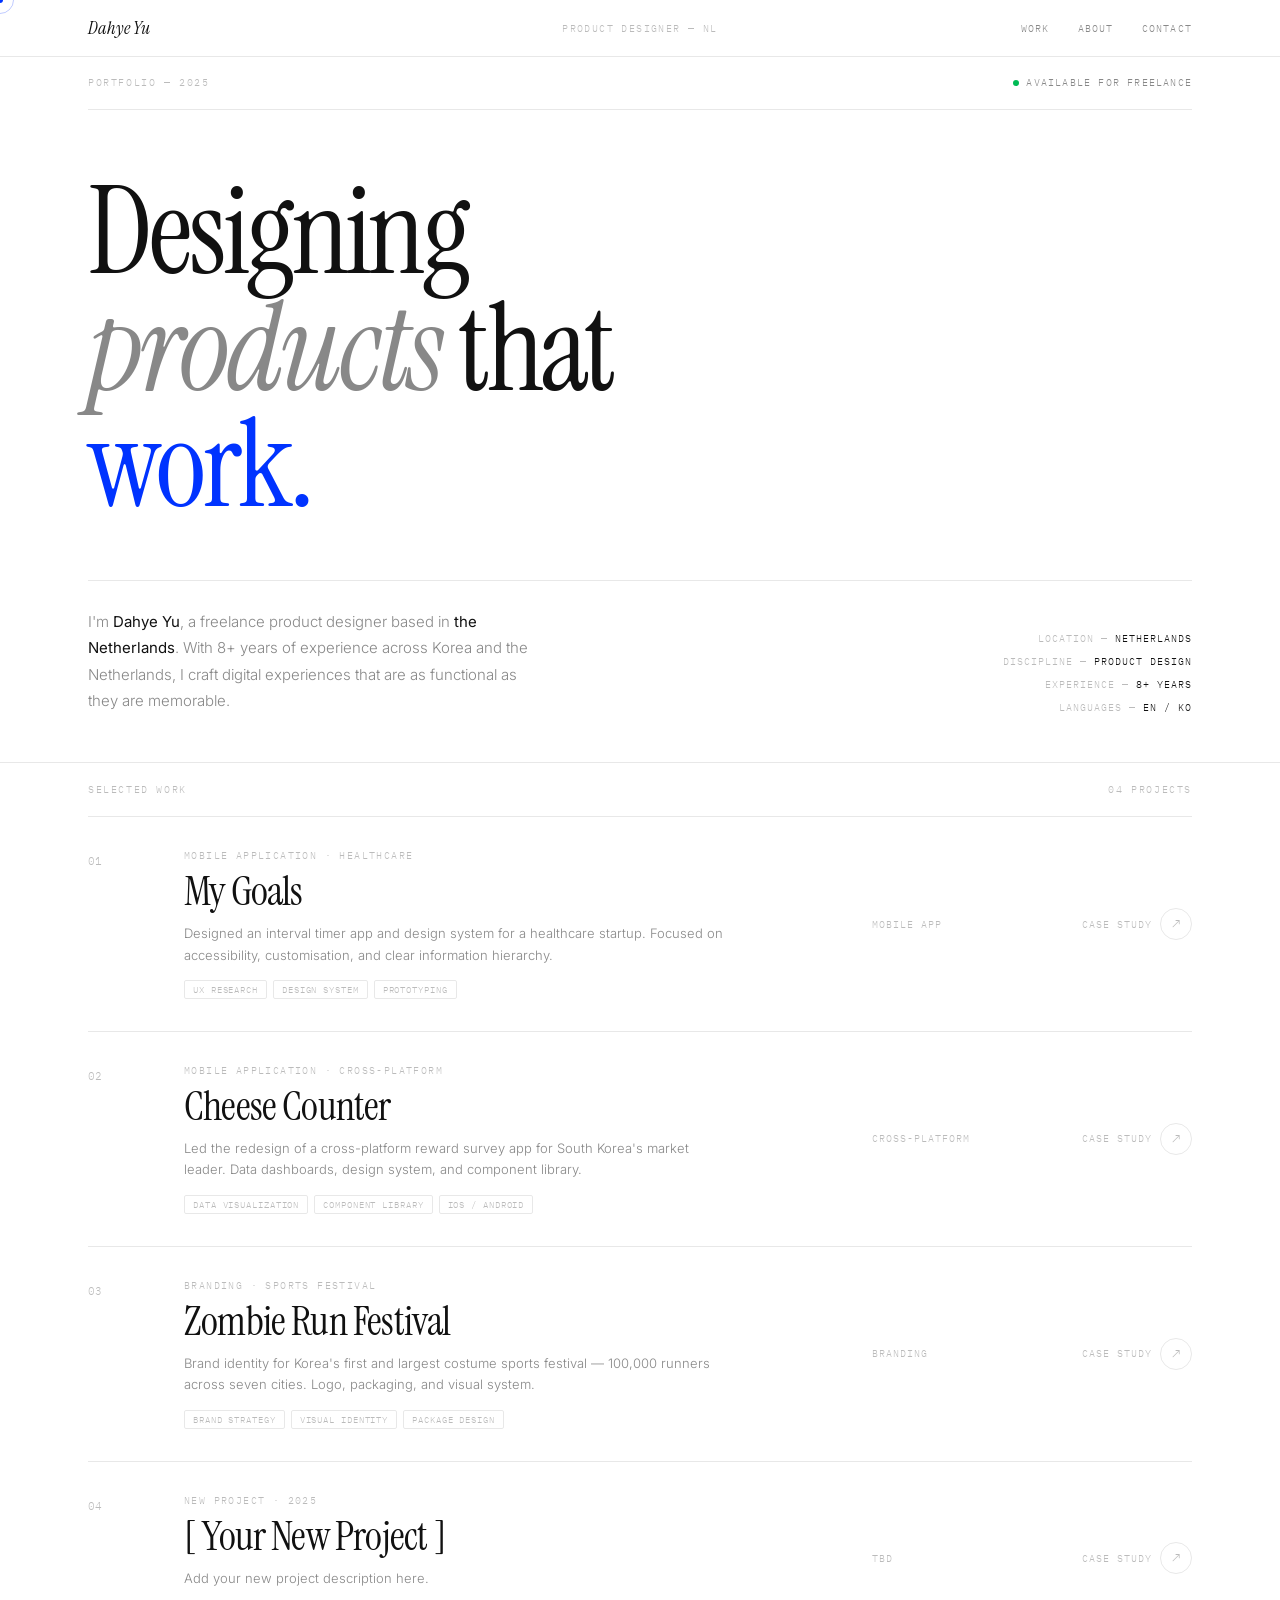
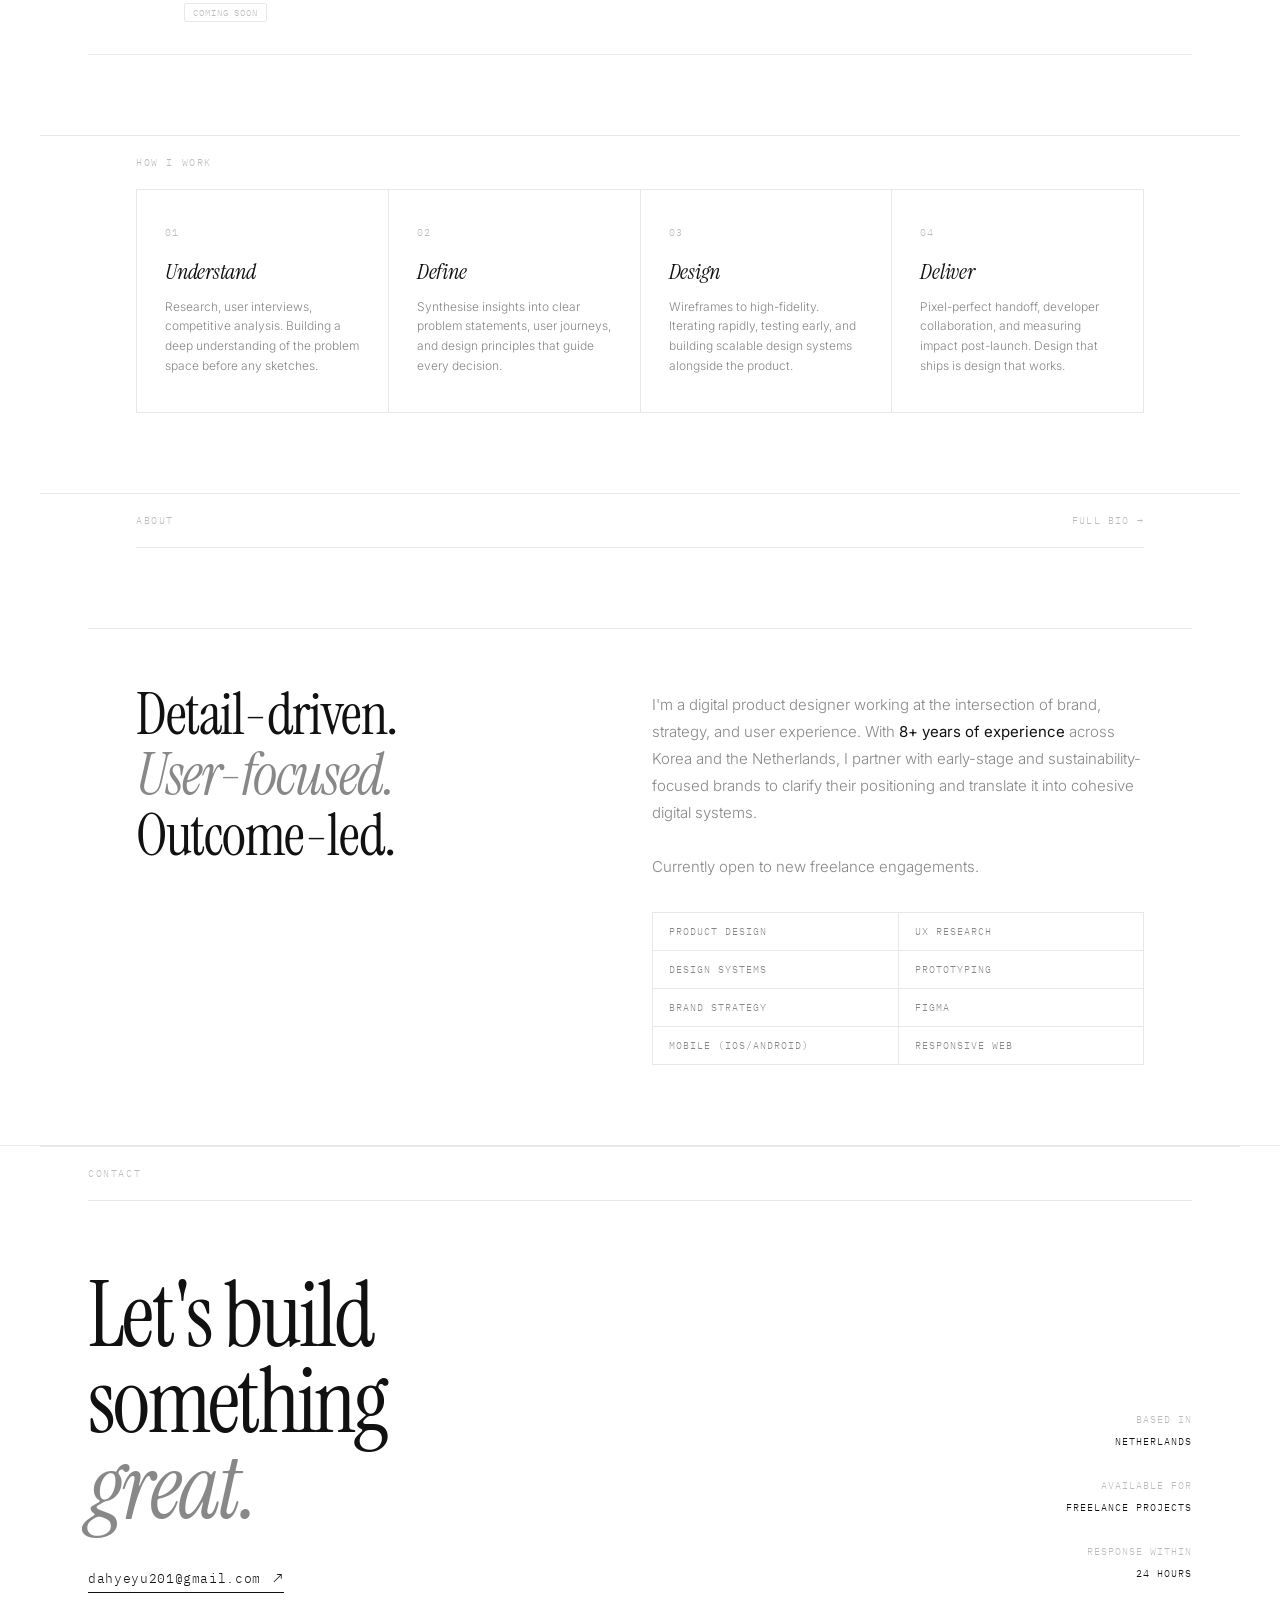
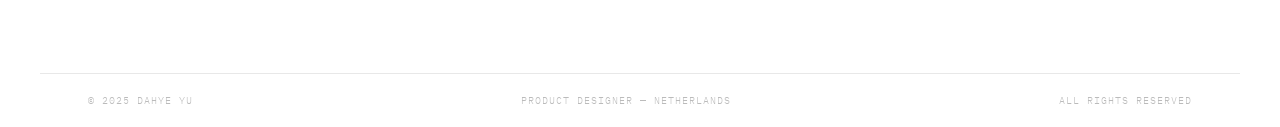
==== index.html @ fa13082c "Add files via upload" ====
<!DOCTYPE html>
<html lang="en">
<head>
<meta charset="UTF-8">
<meta name="viewport" content="width=device-width, initial-scale=1.0">
<title>Dahye Yu — Product Designer</title>
<link rel="preconnect" href="https://fonts.googleapis.com">
<link href="https://fonts.googleapis.com/css2?family=Instrument+Serif:ital@0;1&family=Inter:wght@300;400;500&family=IBM+Plex+Mono:wght@300;400&display=swap" rel="stylesheet">
<style>
:root {
  --bg: #ffffff; --ink: #111111; --ink2: #888888; --ink3: #bbbbbb;
  --rule: #e8e8e8; --hover-bg: #f5f5f5; --accent: #0033ff;
}
*, *::before, *::after { box-sizing: border-box; margin: 0; padding: 0; }
html { scroll-behavior: smooth; }
body { background: var(--bg); color: var(--ink); font-family: 'Inter', sans-serif; font-weight: 300; overflow-x: hidden; -webkit-font-smoothing: antialiased; }

.cur { position: fixed; width: 6px; height: 6px; background: var(--accent); border-radius: 50%; pointer-events: none; z-index: 9999; transform: translate(-50%,-50%); }
.cur-ring { position: fixed; width: 28px; height: 28px; border: 1px solid rgba(0,51,255,.25); border-radius: 50%; pointer-events: none; z-index: 9998; transform: translate(-50%,-50%); transition: width .35s cubic-bezier(.16,1,.3,1), height .35s, border-color .25s; }
body:has(a:hover) .cur-ring { width: 48px; height: 48px; border-color: rgba(0,51,255,.5); }

nav { position: fixed; top: 0; left: 0; right: 0; z-index: 100; border-bottom: 1px solid var(--rule); background: rgba(255,255,255,0.94); backdrop-filter: blur(8px); }
.nav-inner { max-width: 1200px; margin: 0 auto; padding: 0 48px; height: 56px; display: grid; grid-template-columns: 1fr auto 1fr; align-items: center; }
.nav-logo { font-family: 'Instrument Serif', serif; font-style: italic; font-size: 18px; color: var(--ink); text-decoration: none; }
.nav-center { font-family: 'IBM Plex Mono', monospace; font-size: 10px; letter-spacing: 0.14em; text-transform: uppercase; color: var(--ink3); }
.nav-right { display: flex; justify-content: flex-end; gap: 28px; }
.nav-right a { font-family: 'IBM Plex Mono', monospace; font-size: 10px; letter-spacing: 0.12em; text-transform: uppercase; color: var(--ink2); text-decoration: none; transition: color .15s; }
.nav-right a:hover { color: var(--ink); }

/* HERO */
.hero { padding-top: 56px; border-bottom: 1px solid var(--rule); }
.hero-inner { max-width: 1200px; margin: 0 auto; padding: 0 48px; }
.hero-top { border-bottom: 1px solid var(--rule); padding: 20px 0; display: flex; justify-content: space-between; align-items: center; }
.hero-top-label { font-family: 'IBM Plex Mono', monospace; font-size: 10px; letter-spacing: 0.16em; text-transform: uppercase; color: var(--ink3); }
.hero-top-avail { display: flex; align-items: center; gap: 7px; font-family: 'IBM Plex Mono', monospace; font-size: 10px; letter-spacing: 0.12em; text-transform: uppercase; color: var(--ink2); }
.avail-dot { width: 6px; height: 6px; background: #00bb55; border-radius: 50%; animation: blink 2.5s ease infinite; }
@keyframes blink { 0%,100%{opacity:1} 50%{opacity:.3} }

.hero-title-wrap { padding: 64px 0 56px; border-bottom: 1px solid var(--rule); opacity: 0; animation: fadeUp .9s ease .1s forwards; }
.hero-title { font-family: 'Instrument Serif', serif; font-size: clamp(64px, 9.5vw, 128px); font-weight: 400; line-height: .96; letter-spacing: -0.03em; }
.hero-title em { font-style: italic; color: var(--ink2); }
.hero-title .blue { color: var(--accent); }

.hero-bottom { padding: 28px 0 48px; display: grid; grid-template-columns: repeat(12,1fr); gap: 0 24px; align-items: end; opacity: 0; animation: fadeUp .8s ease .3s forwards; }
.hero-desc { grid-column: 1/6; font-size: 15px; line-height: 1.75; color: var(--ink2); }
.hero-desc strong { color: var(--ink); font-weight: 400; }
.hero-meta { grid-column: 8/13; display: flex; flex-direction: column; gap: 10px; align-items: flex-end; }
.hero-meta-item { font-family: 'IBM Plex Mono', monospace; font-size: 10px; letter-spacing: 0.1em; color: var(--ink3); text-transform: uppercase; }
.hero-meta-item span { color: var(--ink); }

/* WORK */
.work { max-width: 1200px; margin: 0 auto; padding: 0 48px; }
.section-bar { padding: 20px 0; border-bottom: 1px solid var(--rule); display: flex; justify-content: space-between; align-items: center; }
.section-bar-label { font-family: 'IBM Plex Mono', monospace; font-size: 10px; letter-spacing: 0.16em; text-transform: uppercase; color: var(--ink3); }

.project-row { display: grid; grid-template-columns: 56px 1fr 160px 120px; gap: 0 40px; align-items: center; border-bottom: 1px solid var(--rule); padding: 32px 0; text-decoration: none; color: var(--ink); position: relative; transition: background .2s; cursor: none; }
.project-row::after { content: ''; position: absolute; inset: 0 -48px; background: var(--hover-bg); opacity: 0; transition: opacity .2s; z-index: -1; }
.project-row:hover::after { opacity: 1; }
.pr-num { font-family: 'IBM Plex Mono', monospace; font-size: 11px; color: var(--ink3); align-self: start; padding-top: 5px; transition: color .2s; }
.project-row:hover .pr-num { color: var(--accent); }
.pr-cat { font-family: 'IBM Plex Mono', monospace; font-size: 10px; letter-spacing: 0.14em; text-transform: uppercase; color: var(--ink3); margin-bottom: 8px; transition: color .2s; }
.project-row:hover .pr-cat { color: var(--accent); }
.pr-title { font-family: 'Instrument Serif', serif; font-size: clamp(28px, 3.2vw, 44px); font-weight: 400; line-height: 1.05; letter-spacing: -0.02em; margin-bottom: 10px; }
.pr-desc { font-size: 13px; line-height: 1.65; color: var(--ink2); max-width: 540px; transition: color .2s; }
.project-row:hover .pr-desc { color: var(--ink); }
.pr-tags { display: flex; flex-wrap: wrap; gap: 6px; margin-top: 14px; }
.pr-tag { font-family: 'IBM Plex Mono', monospace; font-size: 9px; letter-spacing: 0.1em; text-transform: uppercase; color: var(--ink3); border: 1px solid var(--rule); padding: 3px 8px; border-radius: 2px; transition: border-color .2s, color .2s; }
.project-row:hover .pr-tag { border-color: var(--accent); color: var(--accent); }
.pr-type { font-family: 'IBM Plex Mono', monospace; font-size: 10px; letter-spacing: 0.1em; text-transform: uppercase; color: var(--ink3); transition: color .2s; }
.project-row:hover .pr-type { color: var(--ink); }
.pr-cta { display: flex; align-items: center; justify-content: flex-end; gap: 8px; font-family: 'IBM Plex Mono', monospace; font-size: 10px; letter-spacing: 0.1em; text-transform: uppercase; color: var(--ink3); transition: color .2s; }
.pr-cta-arrow { width: 32px; height: 32px; border: 1px solid var(--rule); border-radius: 50%; display: flex; align-items: center; justify-content: center; font-size: 14px; transition: border-color .2s, background .2s, color .2s, transform .3s cubic-bezier(.16,1,.3,1); flex-shrink: 0; }
.project-row:hover .pr-cta { color: var(--ink); }
.project-row:hover .pr-cta-arrow { border-color: var(--accent); background: var(--accent); color: #fff; transform: rotate(-45deg); }

/* PROCESS */
.process { max-width: 1200px; margin: 80px auto 0; padding: 0 48px; border-top: 1px solid var(--rule); }
.process-grid { display: grid; grid-template-columns: repeat(4,1fr); border-left: 1px solid var(--rule); }
.process-step { border-right: 1px solid var(--rule); border-bottom: 1px solid var(--rule); padding: 36px 28px; transition: background .2s; }
.process-step:hover { background: var(--hover-bg); }
.ps-num { font-family: 'IBM Plex Mono', monospace; font-size: 10px; letter-spacing: 0.1em; color: var(--ink3); margin-bottom: 20px; }
.ps-title { font-family: 'Instrument Serif', serif; font-size: 22px; font-style: italic; line-height: 1.15; margin-bottom: 12px; letter-spacing: -0.01em; }
.ps-desc { font-size: 12px; line-height: 1.65; color: var(--ink2); }

/* ABOUT STRIP */
.about-strip { max-width: 1200px; margin: 80px auto 0; padding: 0 48px; border-top: 1px solid var(--rule); }
.about-inner { display: grid; grid-template-columns: repeat(12,1fr); gap: 0 24px; padding: 56px 0 80px; }
.about-title-col { grid-column: 1/6; }
.about-title { font-family: 'Instrument Serif', serif; font-size: clamp(36px,4.5vw,60px); font-weight: 400; line-height: 1.05; letter-spacing: -0.025em; }
.about-title em { font-style: italic; color: var(--ink2); }
.about-body-col { grid-column: 7/13; padding-top: 6px; }
.about-body { font-size: 15px; line-height: 1.8; color: var(--ink2); margin-bottom: 32px; }
.about-body strong { color: var(--ink); font-weight: 400; }
.skills-grid { display: grid; grid-template-columns: 1fr 1fr; gap: 0; border-top: 1px solid var(--rule); border-left: 1px solid var(--rule); }
.skill-cell { border-right: 1px solid var(--rule); border-bottom: 1px solid var(--rule); padding: 12px 16px; font-family: 'IBM Plex Mono', monospace; font-size: 10px; letter-spacing: 0.1em; text-transform: uppercase; color: var(--ink2); transition: background .15s, color .15s; cursor: default; }
.skill-cell:hover { background: var(--ink); color: var(--bg); }

/* CONTACT STRIP */
.contact-strip { border-top: 1px solid var(--rule); margin-top: 0; }
.contact-strip-inner { max-width: 1200px; margin: 0 auto; padding: 72px 48px 80px; display: grid; grid-template-columns: repeat(12,1fr); gap: 0 24px; align-items: end; }
.contact-left { grid-column: 1/9; }
.contact-title { font-family: 'Instrument Serif', serif; font-size: clamp(48px,7vw,96px); font-weight: 400; line-height: .96; letter-spacing: -0.03em; margin-bottom: 36px; }
.contact-title em { font-style: italic; color: var(--ink2); }
.contact-email-link { display: inline-flex; align-items: center; gap: 12px; font-family: 'IBM Plex Mono', monospace; font-size: 13px; letter-spacing: 0.05em; color: var(--ink); text-decoration: none; border-bottom: 1px solid var(--ink); padding-bottom: 4px; transition: color .2s, border-color .2s; }
.contact-email-link:hover { color: var(--accent); border-color: var(--accent); }
.contact-email-link::after { content: '↗'; font-size: 16px; }
.contact-right { grid-column: 10/13; display: flex; flex-direction: column; gap: 6px; align-items: flex-end; padding-bottom: 8px; }
.contact-info { font-family: 'IBM Plex Mono', monospace; font-size: 10px; letter-spacing: 0.1em; text-transform: uppercase; color: var(--ink3); text-align: right; line-height: 2.2; }

footer { border-top: 1px solid var(--rule); max-width: 1200px; margin: 0 auto; padding: 20px 48px; display: flex; justify-content: space-between; align-items: center; }
footer span { font-family: 'IBM Plex Mono', monospace; font-size: 10px; letter-spacing: 0.1em; text-transform: uppercase; color: var(--ink3); }

.reveal { opacity: 0; transform: translateY(20px); transition: opacity .65s ease, transform .65s cubic-bezier(.16,1,.3,1); }
.reveal.in { opacity: 1; transform: none; }
@keyframes fadeUp { from{opacity:0;transform:translateY(24px)} to{opacity:1;transform:none} }

@media(max-width:768px){
  .nav-inner,.work,.process,.about-strip,.contact-strip-inner{padding:0 20px}
  .nav-center{display:none}
  .hero-inner{padding:0 20px}
  .hero-bottom{grid-template-columns:1fr}
  .hero-desc{grid-column:1/-1}
  .hero-meta{grid-column:1/-1;align-items:flex-start;margin-top:24px}
  .project-row{grid-template-columns:40px 1fr}
  .pr-type,.pr-cta{display:none}
  .process-grid{grid-template-columns:1fr 1fr}
  .about-inner{grid-template-columns:1fr}
  .about-title-col,.about-body-col{grid-column:1/-1}
  .about-body-col{margin-top:32px}
  .contact-strip-inner{grid-template-columns:1fr}
  .contact-left,.contact-right{grid-column:1/-1}
  .contact-right{align-items:flex-start;margin-top:32px}
  footer{flex-direction:column;gap:8px;text-align:center;padding:20px}
}
</style>
</head>
<body>
<div class="cur" id="cur"></div>
<div class="cur-ring" id="cur-ring"></div>

<nav>
  <div class="nav-inner">
    <a href="index.html" class="nav-logo">Dahye Yu</a>
    <span class="nav-center">Product Designer — NL</span>
    <div class="nav-right">
      <a href="index.html#work">Work</a>
      <a href="about.html">About</a>
      <a href="contact.html">Contact</a>
    </div>
  </div>
</nav>

<section class="hero">
  <div class="hero-inner">
    <div class="hero-top">
      <span class="hero-top-label">Portfolio — 2025</span>
      <span class="hero-top-avail"><span class="avail-dot"></span>Available for freelance</span>
    </div>
    <div class="hero-title-wrap">
      <h1 class="hero-title">
        Designing<br>
        <em>products</em> that<br>
        <span class="blue">work.</span>
      </h1>
    </div>
    <div class="hero-bottom">
      <p class="hero-desc">
        I'm <strong>Dahye Yu</strong>, a freelance product designer based in <strong>the Netherlands</strong>. With 8+ years of experience across Korea and the Netherlands, I craft digital experiences that are as functional as they are memorable.
      </p>
      <div class="hero-meta">
        <span class="hero-meta-item">Location — <span>Netherlands</span></span>
        <span class="hero-meta-item">Discipline — <span>Product Design</span></span>
        <span class="hero-meta-item">Experience — <span>8+ years</span></span>
        <span class="hero-meta-item">Languages — <span>EN / KO</span></span>
      </div>
    </div>
  </div>
</section>

<section id="work">
  <div class="work">
    <div class="section-bar">
      <span class="section-bar-label">Selected Work</span>
      <span class="section-bar-label">04 Projects</span>
    </div>

    <a href="mygoals.html" class="project-row reveal">
      <span class="pr-num">01</span>
      <div class="pr-main">
        <div class="pr-cat">Mobile Application · Healthcare</div>
        <div class="pr-title">My Goals</div>
        <div class="pr-desc">Designed an interval timer app and design system for a healthcare startup. Focused on accessibility, customisation, and clear information hierarchy.</div>
        <div class="pr-tags">
          <span class="pr-tag">UX Research</span>
          <span class="pr-tag">Design System</span>
          <span class="pr-tag">Prototyping</span>
        </div>
      </div>
      <span class="pr-type">Mobile App</span>
      <span class="pr-cta">Case Study <span class="pr-cta-arrow">↗</span></span>
    </a>

    <a href="cheese-counter.html" class="project-row reveal">
      <span class="pr-num">02</span>
      <div class="pr-main">
        <div class="pr-cat">Mobile Application · Cross-Platform</div>
        <div class="pr-title">Cheese Counter</div>
        <div class="pr-desc">Led the redesign of a cross-platform reward survey app for South Korea's market leader. Data dashboards, design system, and component library.</div>
        <div class="pr-tags">
          <span class="pr-tag">Data Visualization</span>
          <span class="pr-tag">Component Library</span>
          <span class="pr-tag">iOS / Android</span>
        </div>
      </div>
      <span class="pr-type">Cross-Platform</span>
      <span class="pr-cta">Case Study <span class="pr-cta-arrow">↗</span></span>
    </a>

    <a href="zombie-run.html" class="project-row reveal">
      <span class="pr-num">03</span>
      <div class="pr-main">
        <div class="pr-cat">Branding · Sports Festival</div>
        <div class="pr-title">Zombie Run Festival</div>
        <div class="pr-desc">Brand identity for Korea's first and largest costume sports festival — 100,000 runners across seven cities. Logo, packaging, and visual system.</div>
        <div class="pr-tags">
          <span class="pr-tag">Brand Strategy</span>
          <span class="pr-tag">Visual Identity</span>
          <span class="pr-tag">Package Design</span>
        </div>
      </div>
      <span class="pr-type">Branding</span>
      <span class="pr-cta">Case Study <span class="pr-cta-arrow">↗</span></span>
    </a>

    <a href="#" class="project-row reveal">
      <span class="pr-num">04</span>
      <div class="pr-main">
        <div class="pr-cat">New Project · 2025</div>
        <div class="pr-title">[ Your New Project ]</div>
        <div class="pr-desc">Add your new project description here.</div>
        <div class="pr-tags"><span class="pr-tag">Coming Soon</span></div>
      </div>
      <span class="pr-type">TBD</span>
      <span class="pr-cta">Case Study <span class="pr-cta-arrow">↗</span></span>
    </a>
  </div>
</section>

<section class="process reveal">
  <div class="work">
    <div class="section-bar"><span class="section-bar-label">How I Work</span></div>
  </div>
  <div style="max-width:1200px;margin:0 auto;padding:0 48px;">
    <div class="process-grid">
      <div class="process-step"><div class="ps-num">01</div><div class="ps-title">Understand</div><div class="ps-desc">Research, user interviews, competitive analysis. Building a deep understanding of the problem space before any sketches.</div></div>
      <div class="process-step"><div class="ps-num">02</div><div class="ps-title">Define</div><div class="ps-desc">Synthesise insights into clear problem statements, user journeys, and design principles that guide every decision.</div></div>
      <div class="process-step"><div class="ps-num">03</div><div class="ps-title">Design</div><div class="ps-desc">Wireframes to high-fidelity. Iterating rapidly, testing early, and building scalable design systems alongside the product.</div></div>
      <div class="process-step"><div class="ps-num">04</div><div class="ps-title">Deliver</div><div class="ps-desc">Pixel-perfect handoff, developer collaboration, and measuring impact post-launch. Design that ships is design that works.</div></div>
    </div>
  </div>
</section>

<section class="about-strip reveal">
  <div style="max-width:1200px;margin:0 auto;padding:0 48px;">
    <div class="section-bar"><span class="section-bar-label">About</span><a href="about.html" style="font-family:'IBM Plex Mono',monospace;font-size:10px;letter-spacing:0.12em;text-transform:uppercase;color:var(--ink3);text-decoration:none;" onmouseover="this.style.color='var(--ink)'" onmouseout="this.style.color='var(--ink3)'">Full Bio →</a></div>
  </div>
  <div class="about-strip">
    <div class="about-inner">
      <div class="about-title-col">
        <h2 class="about-title">Detail-driven.<br><em>User-focused.</em><br>Outcome-led.</h2>
      </div>
      <div class="about-body-col">
        <p class="about-body">I'm a digital product designer working at the intersection of brand, strategy, and user experience. With <strong>8+ years of experience</strong> across Korea and the Netherlands, I partner with early-stage and sustainability-focused brands to clarify their positioning and translate it into cohesive digital systems.<br><br>Currently open to new freelance engagements.</p>
        <div class="skills-grid">
          <div class="skill-cell">Product Design</div><div class="skill-cell">UX Research</div>
          <div class="skill-cell">Design Systems</div><div class="skill-cell">Prototyping</div>
          <div class="skill-cell">Brand Strategy</div><div class="skill-cell">Figma</div>
          <div class="skill-cell">Mobile (iOS/Android)</div><div class="skill-cell">Responsive Web</div>
        </div>
      </div>
    </div>
  </div>
</section>

<section class="contact-strip reveal">
  <div style="max-width:1200px;margin:0 auto;padding:0 48px;border-top:1px solid var(--rule);">
    <div class="section-bar"><span class="section-bar-label">Contact</span></div>
  </div>
  <div class="contact-strip-inner">
    <div class="contact-left">
      <h2 class="contact-title">Let's build<br>something<br><em>great.</em></h2>
      <a href="mailto:dahyeyu201@gmail.com" class="contact-email-link">dahyeyu201@gmail.com</a>
    </div>
    <div class="contact-right">
      <div class="contact-info">Based in<br><span style="color:#111">Netherlands</span><br><br>Available for<br><span style="color:#111">Freelance Projects</span><br><br>Response within<br><span style="color:#111">24 hours</span></div>
    </div>
  </div>
</section>

<footer>
  <span>© 2025 Dahye Yu</span>
  <span>Product Designer — Netherlands</span>
  <span>All rights reserved</span>
</footer>

<script>
const cur=document.getElementById('cur'),ring=document.getElementById('cur-ring');
let mx=0,my=0,rx=0,ry=0;
document.addEventListener('mousemove',e=>{mx=e.clientX;my=e.clientY;cur.style.left=mx+'px';cur.style.top=my+'px';});
(function loop(){rx+=(mx-rx)*.11;ry+=(my-ry)*.11;ring.style.left=rx+'px';ring.style.top=ry+'px';requestAnimationFrame(loop);})();
const io=new IntersectionObserver(es=>es.forEach((e,i)=>{if(e.isIntersecting)setTimeout(()=>e.target.classList.add('in'),i*70);}),{threshold:.08});
document.querySelectorAll('.reveal').forEach(el=>io.observe(el));
</script>
</body>
</html>
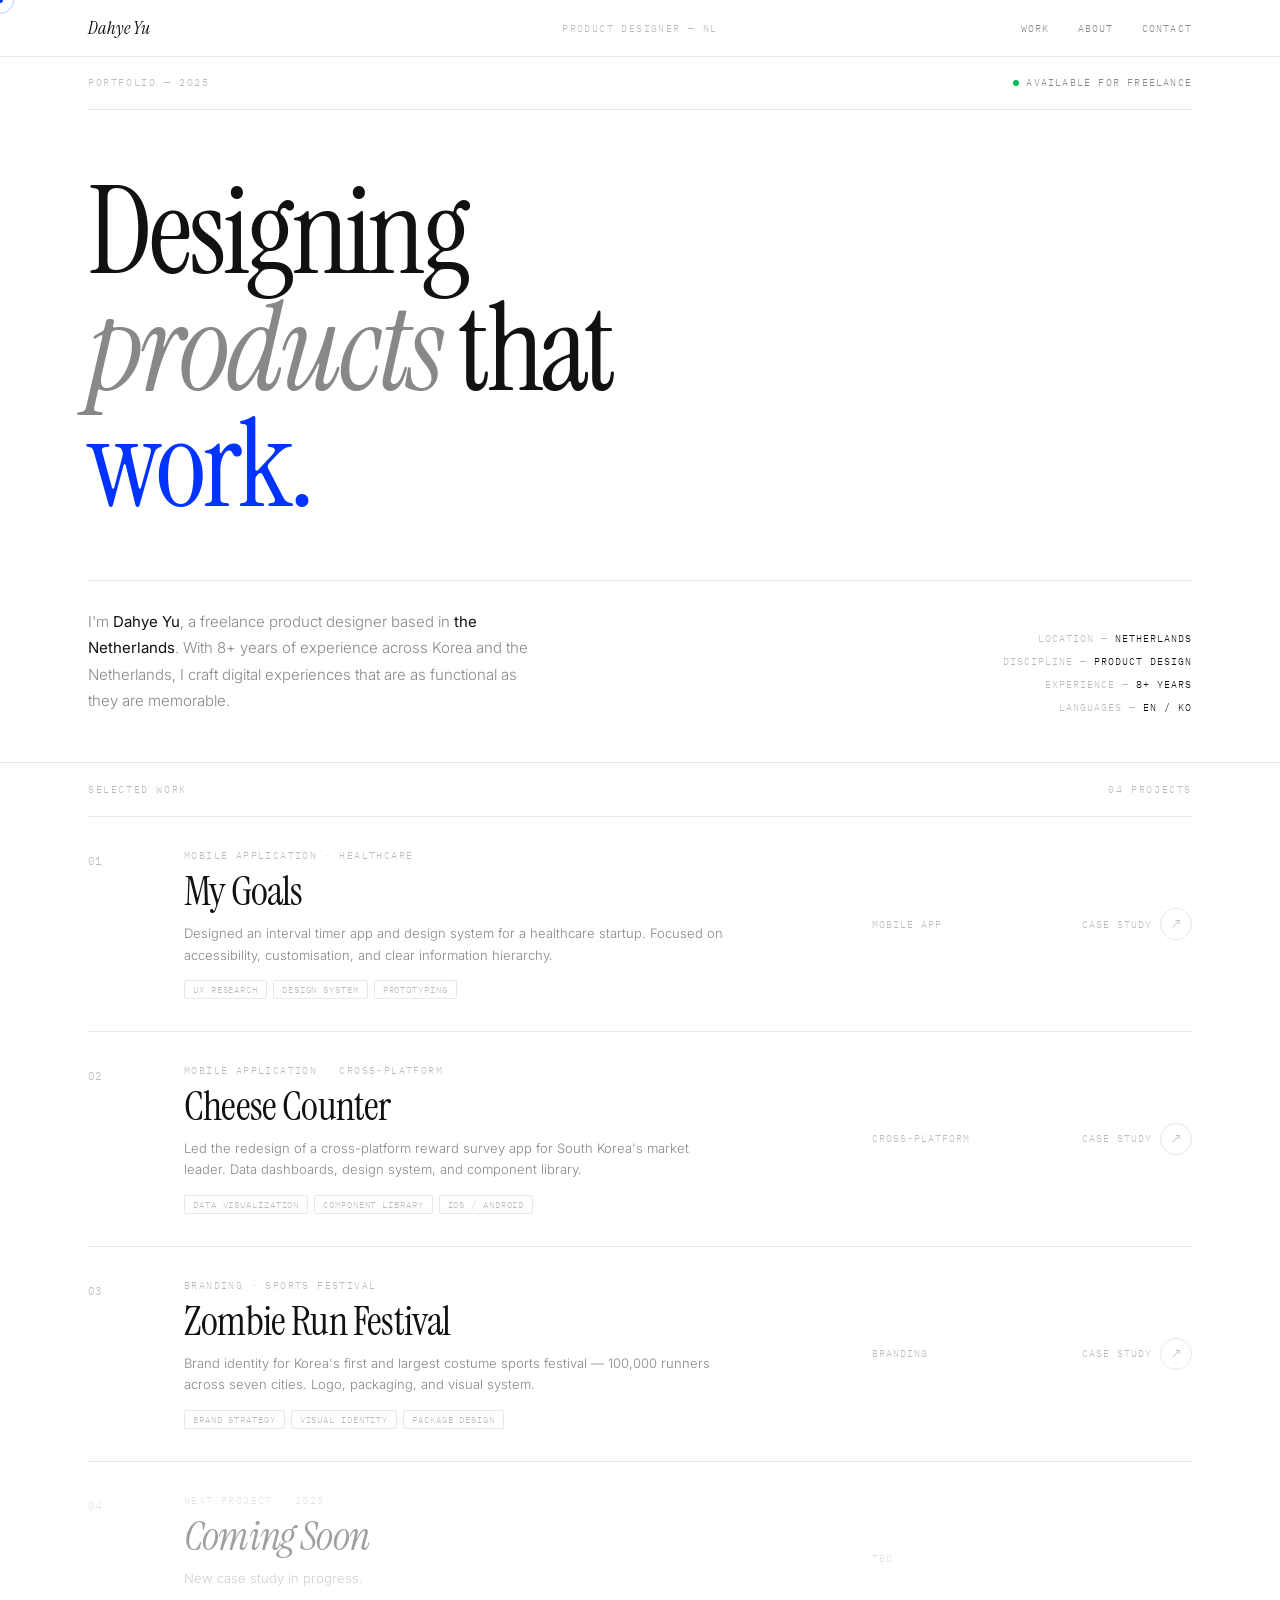
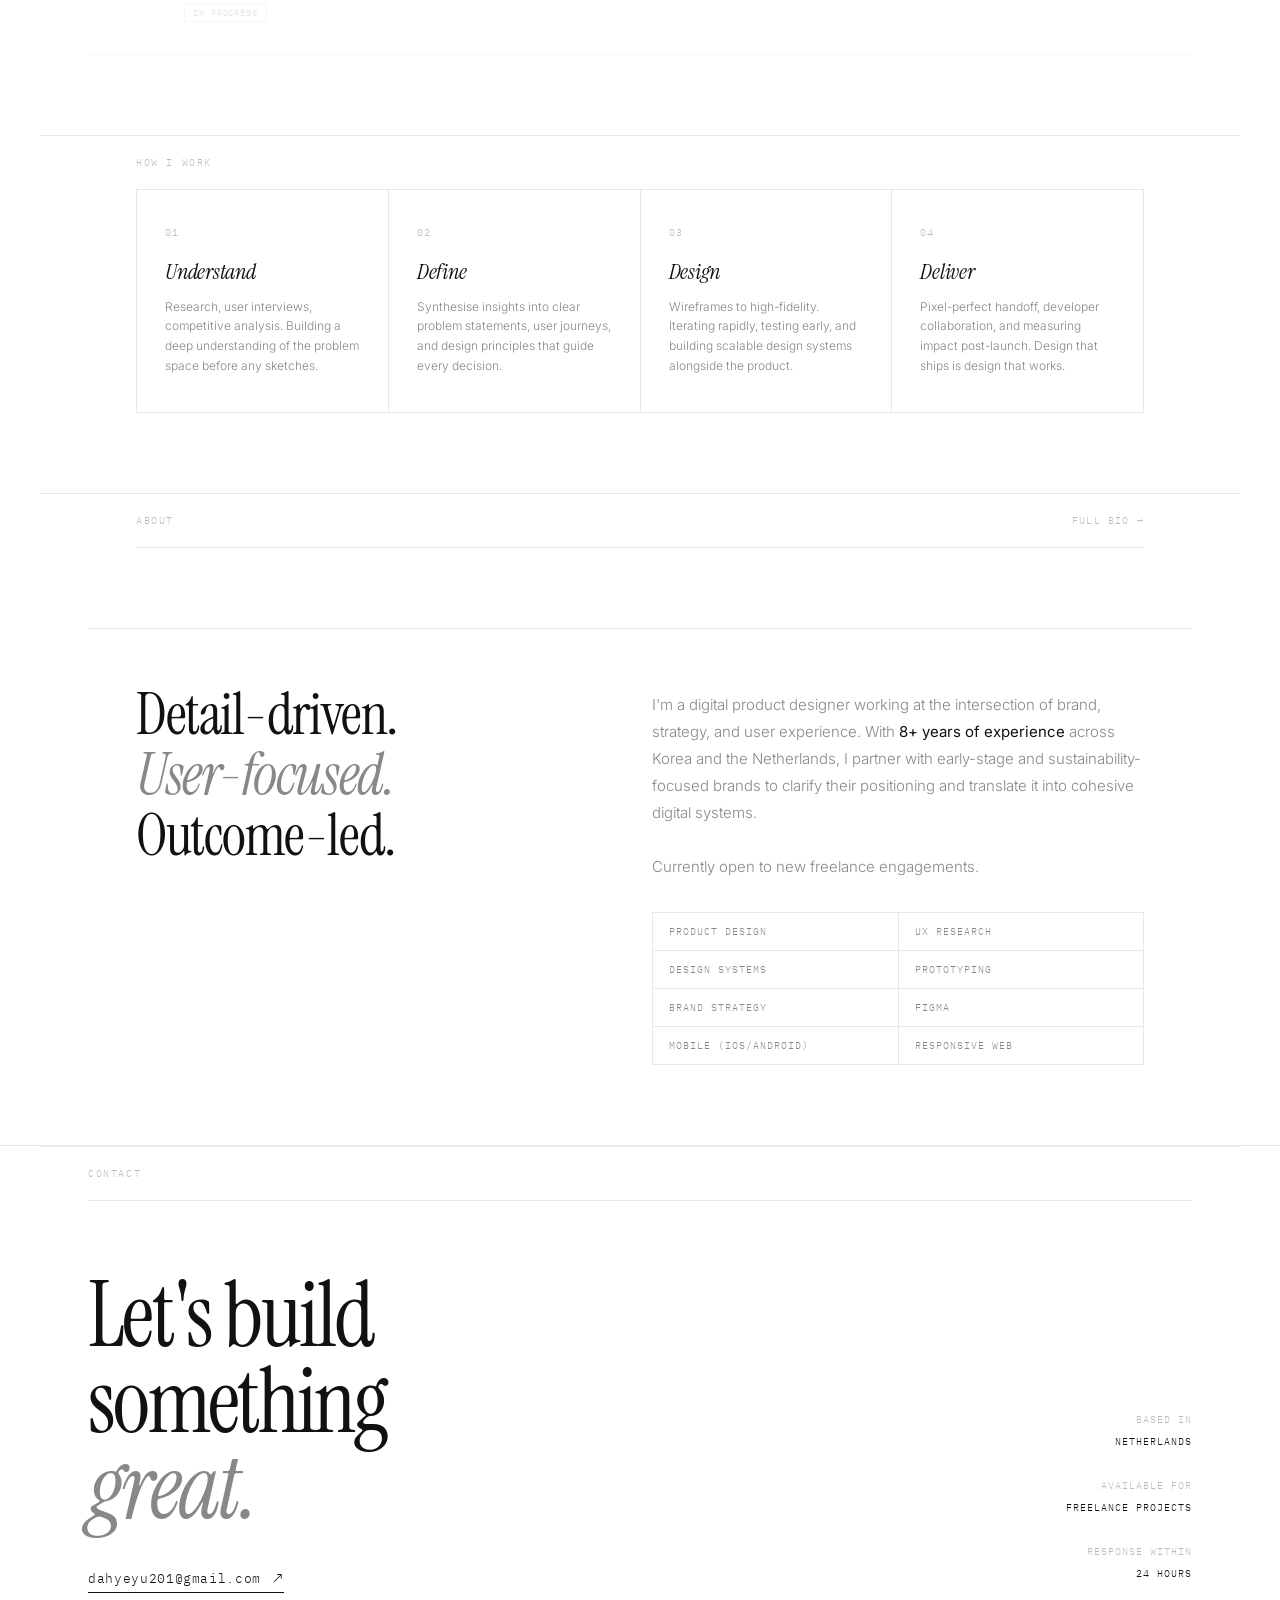
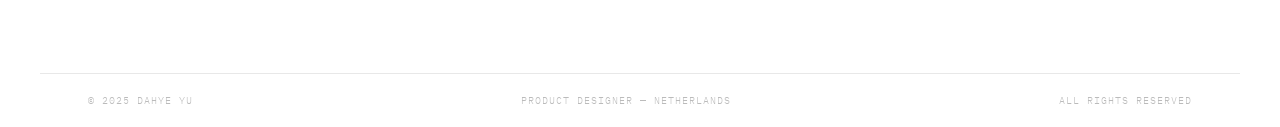
==== commit 6f2ea71f: "Add files via upload" ====
--- a/index.html
+++ b/index.html
@@ -232,17 +232,18 @@
       <span class="pr-cta">Case Study <span class="pr-cta-arrow">↗</span></span>
     </a>
 
-    <a href="#" class="project-row reveal">
+    <div class="project-row reveal" style="opacity:.4;pointer-events:none;cursor:default;">
       <span class="pr-num">04</span>
       <div class="pr-main">
-        <div class="pr-cat">New Project · 2025</div>
-        <div class="pr-title">[ Your New Project ]</div>
-        <div class="pr-desc">Add your new project description here.</div>
-        <div class="pr-tags"><span class="pr-tag">Coming Soon</span></div>
+        <div class="pr-cat">Next Project · 2025</div>
+        <div class="pr-title" style="font-style:italic;">Coming Soon</div>
+        <div class="pr-desc">New case study in progress.</div>
+        <div class="pr-tags"><span class="pr-tag">In Progress</span></div>
       </div>
       <span class="pr-type">TBD</span>
-      <span class="pr-cta">Case Study <span class="pr-cta-arrow">↗</span></span>
-    </a>
+      <span class="pr-cta" style="visibility:hidden;">—</span>
+    </div>
+
   </div>
 </section>
 
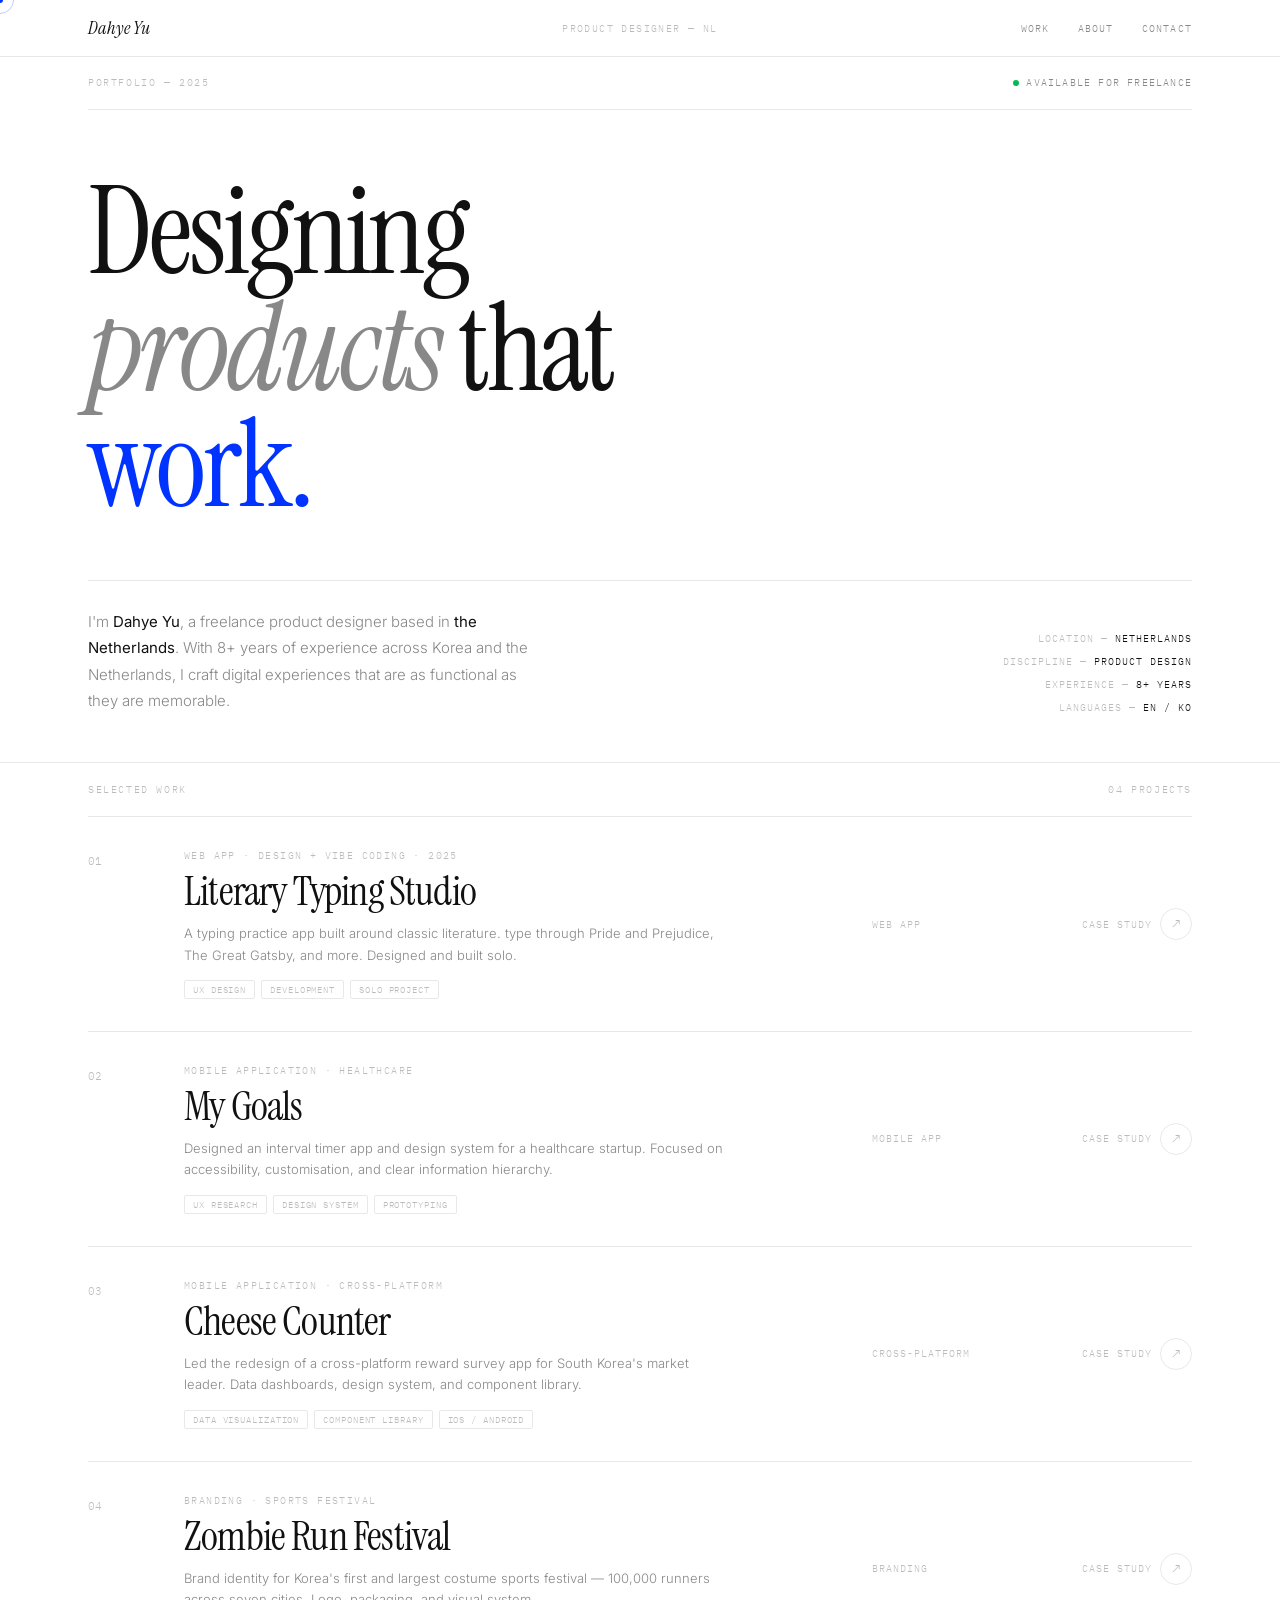
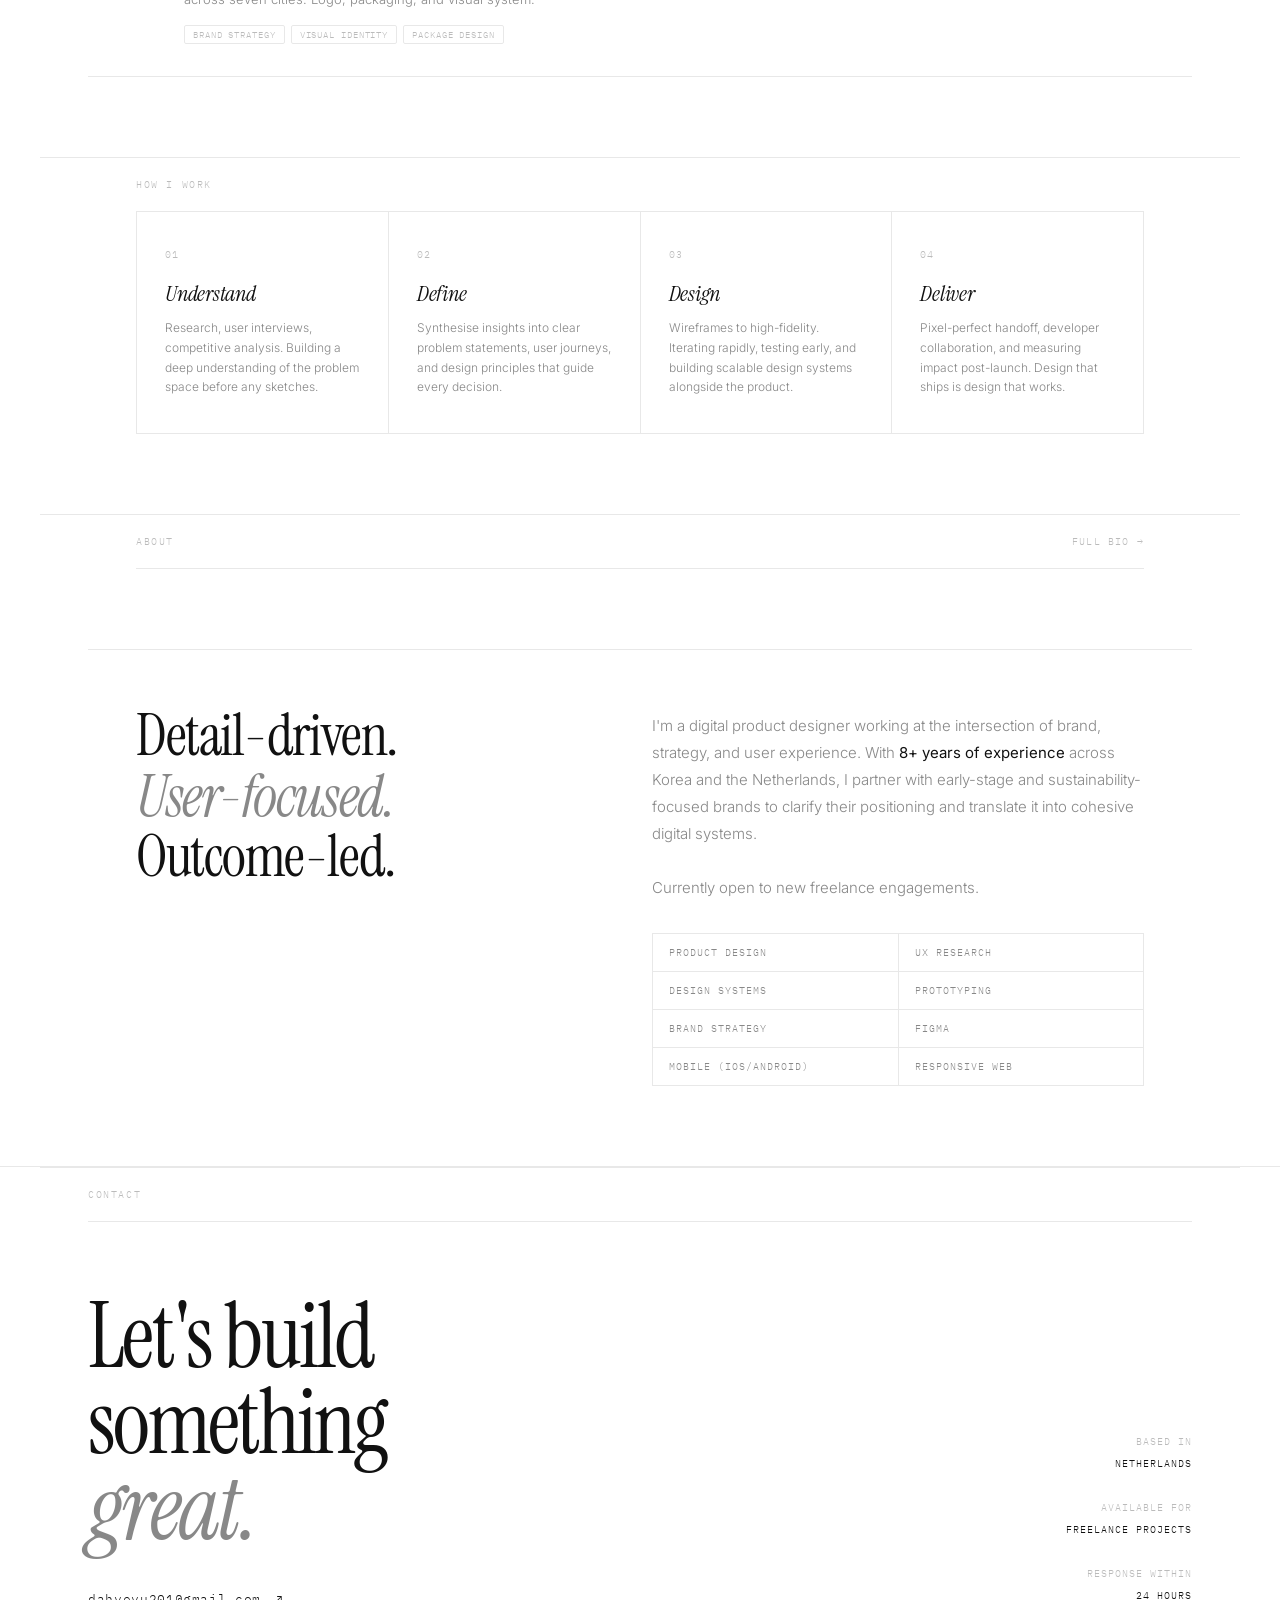
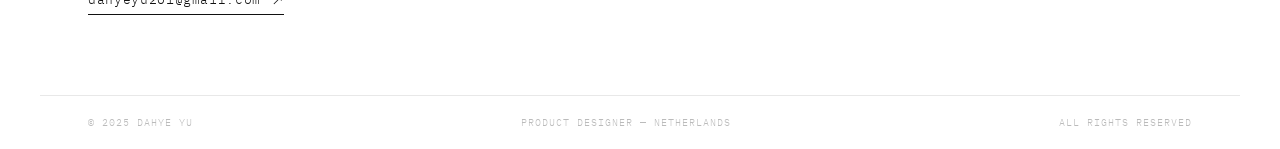
==== commit 173a4c89: "Add files via upload" ====
--- a/index.html
+++ b/index.html
@@ -184,8 +184,20 @@
       <span class="section-bar-label">04 Projects</span>
     </div>
 
+    <a href="lit-typing.html" class="project-row reveal">
+      <span class="pr-num">01</span>
+      <div class="pr-main">
+        <div class="pr-cat">Web App · Design + Vibe Coding · 2025</div>
+        <div class="pr-title">Literary Typing Studio</div>
+        <div class="pr-desc">A typing practice app built around classic literature. type through Pride and Prejudice, The Great Gatsby, and more. Designed and built solo.</div>
+        <div class="pr-tags"><span class="pr-tag">UX Design</span><span class="pr-tag">Development</span><span class="pr-tag">Solo Project</span></div>
+      </div>
+      <span class="pr-type">Web App</span>
+      <span class="pr-cta">Case Study <span class="pr-cta-arrow">↗</span></span>
+    </a>
+
     <a href="mygoals.html" class="project-row reveal">
-      <span class="pr-num">01</span>
+      <span class="pr-num">02</span>
       <div class="pr-main">
         <div class="pr-cat">Mobile Application · Healthcare</div>
         <div class="pr-title">My Goals</div>
@@ -201,7 +213,7 @@
     </a>
 
     <a href="cheese-counter.html" class="project-row reveal">
-      <span class="pr-num">02</span>
+      <span class="pr-num">03</span>
       <div class="pr-main">
         <div class="pr-cat">Mobile Application · Cross-Platform</div>
         <div class="pr-title">Cheese Counter</div>
@@ -217,7 +229,7 @@
     </a>
 
     <a href="zombie-run.html" class="project-row reveal">
-      <span class="pr-num">03</span>
+      <span class="pr-num">04</span>
       <div class="pr-main">
         <div class="pr-cat">Branding · Sports Festival</div>
         <div class="pr-title">Zombie Run Festival</div>
@@ -231,18 +243,6 @@
       <span class="pr-type">Branding</span>
       <span class="pr-cta">Case Study <span class="pr-cta-arrow">↗</span></span>
     </a>
-
-    <div class="project-row reveal" style="opacity:.4;pointer-events:none;cursor:default;">
-      <span class="pr-num">04</span>
-      <div class="pr-main">
-        <div class="pr-cat">Next Project · 2025</div>
-        <div class="pr-title" style="font-style:italic;">Coming Soon</div>
-        <div class="pr-desc">New case study in progress.</div>
-        <div class="pr-tags"><span class="pr-tag">In Progress</span></div>
-      </div>
-      <span class="pr-type">TBD</span>
-      <span class="pr-cta" style="visibility:hidden;">—</span>
-    </div>
 
   </div>
 </section>
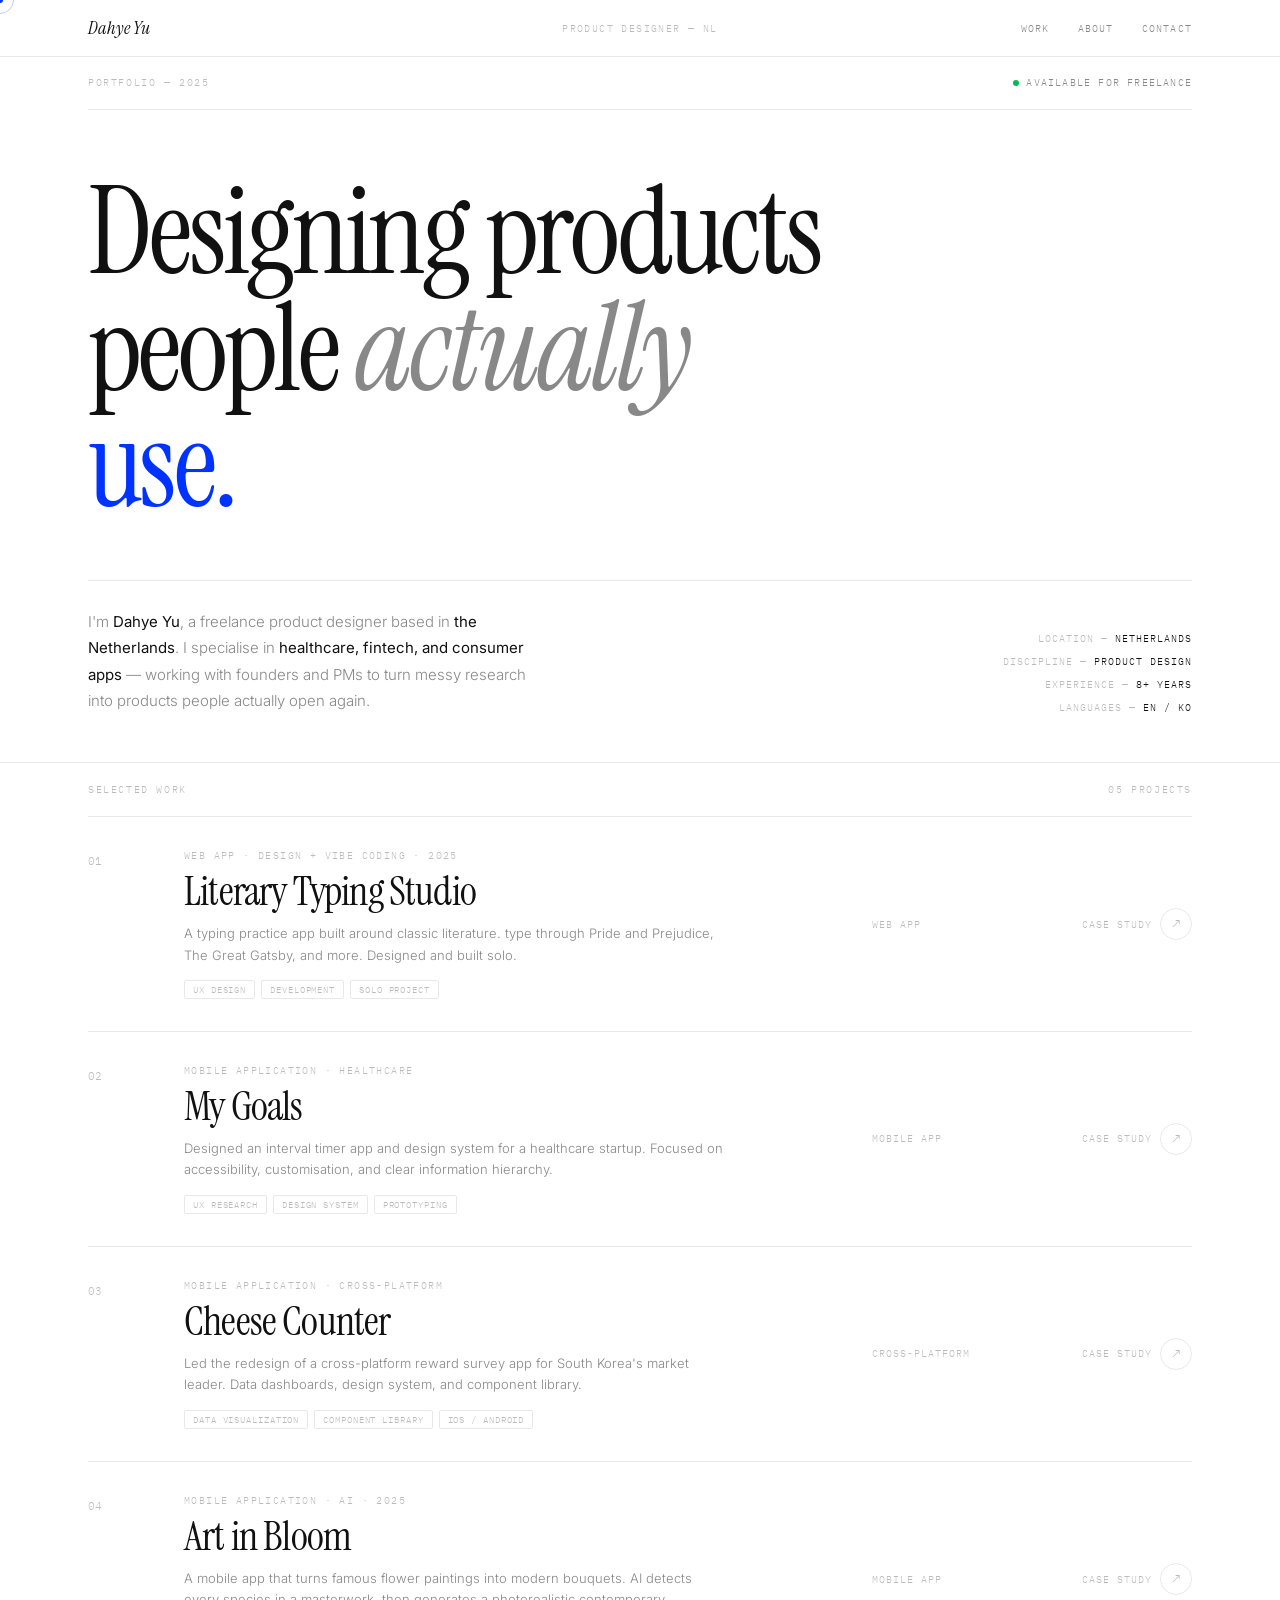
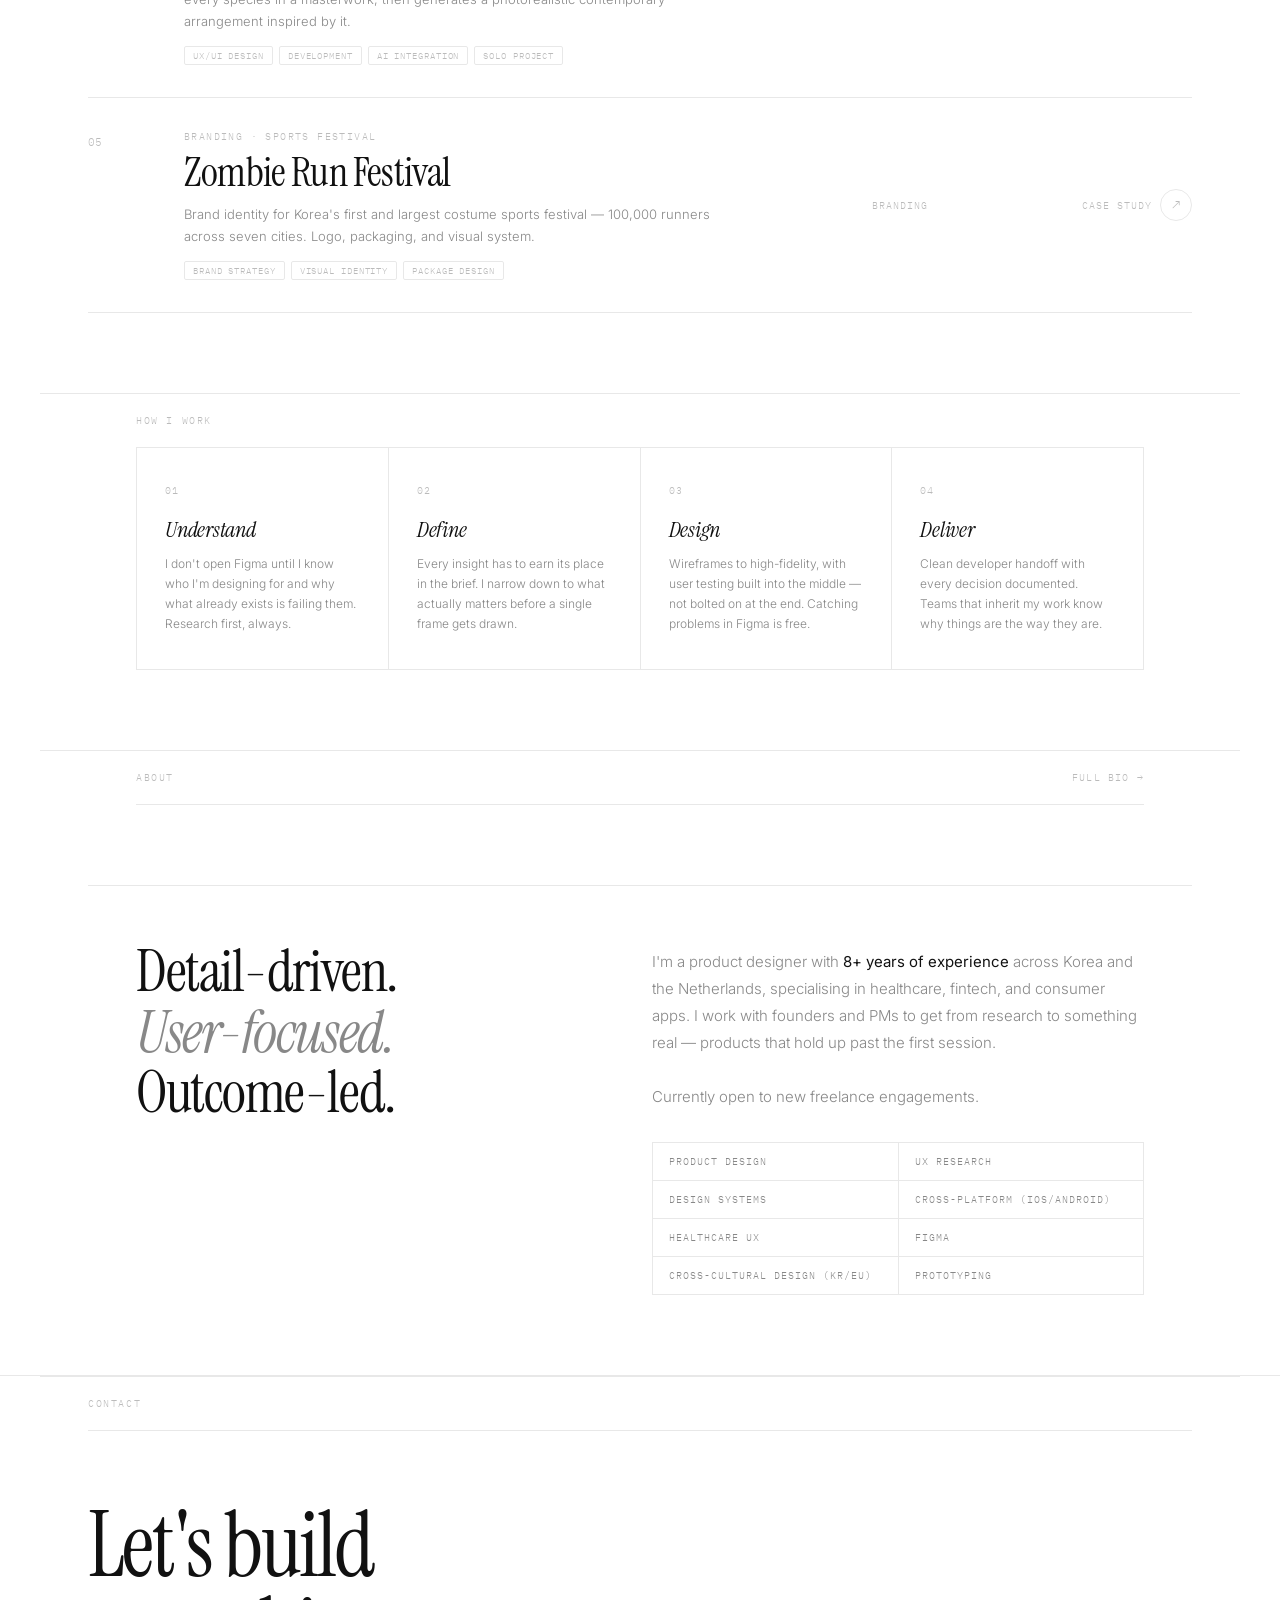
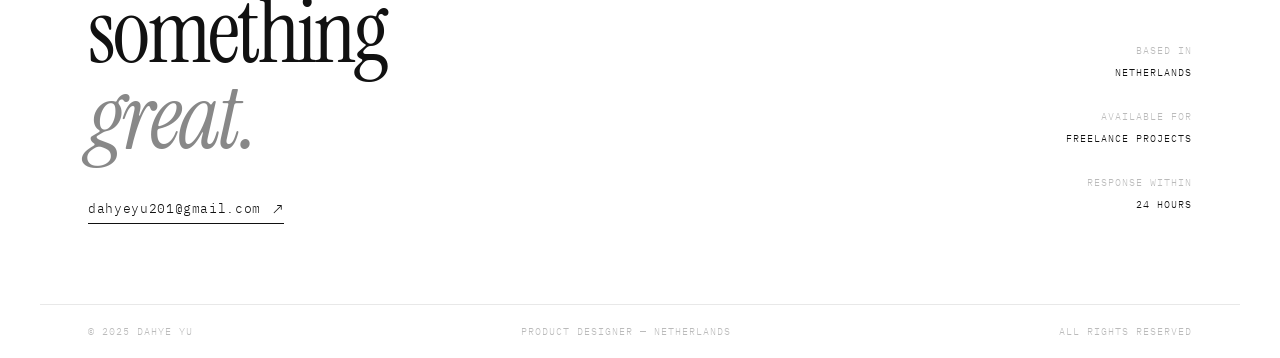
==== commit 1fd1d4fd: "Improve case study copy, positioning, and add at-a-glance results - Hero: sharper headline and more " ====
--- a/index.html
+++ b/index.html
@@ -158,14 +158,14 @@
     </div>
     <div class="hero-title-wrap">
       <h1 class="hero-title">
-        Designing<br>
-        <em>products</em> that<br>
-        <span class="blue">work.</span>
+        Designing products<br>
+        people <em>actually</em><br>
+        <span class="blue">use.</span>
       </h1>
     </div>
     <div class="hero-bottom">
       <p class="hero-desc">
-        I'm <strong>Dahye Yu</strong>, a freelance product designer based in <strong>the Netherlands</strong>. With 8+ years of experience across Korea and the Netherlands, I craft digital experiences that are as functional as they are memorable.
+        I'm <strong>Dahye Yu</strong>, a freelance product designer based in <strong>the Netherlands</strong>. I specialise in <strong>healthcare, fintech, and consumer apps</strong> — working with founders and PMs to turn messy research into products people actually open again.
       </p>
       <div class="hero-meta">
         <span class="hero-meta-item">Location — <span>Netherlands</span></span>
@@ -181,7 +181,7 @@
   <div class="work">
     <div class="section-bar">
       <span class="section-bar-label">Selected Work</span>
-      <span class="section-bar-label">04 Projects</span>
+      <span class="section-bar-label">05 Projects</span>
     </div>
 
     <a href="lit-typing.html" class="project-row reveal">
@@ -228,8 +228,25 @@
       <span class="pr-cta">Case Study <span class="pr-cta-arrow">↗</span></span>
     </a>
 
+    <a href="art-in-bloom.html" class="project-row reveal">
+      <span class="pr-num">04</span>
+      <div class="pr-main">
+        <div class="pr-cat">Mobile Application · AI · 2025</div>
+        <div class="pr-title">Art in Bloom</div>
+        <div class="pr-desc">A mobile app that turns famous flower paintings into modern bouquets. AI detects every species in a masterwork, then generates a photorealistic contemporary arrangement inspired by it.</div>
+        <div class="pr-tags">
+          <span class="pr-tag">UX/UI Design</span>
+          <span class="pr-tag">Development</span>
+          <span class="pr-tag">AI Integration</span>
+          <span class="pr-tag">Solo Project</span>
+        </div>
+      </div>
+      <span class="pr-type">Mobile App</span>
+      <span class="pr-cta">Case Study <span class="pr-cta-arrow">↗</span></span>
+    </a>
+
     <a href="zombie-run.html" class="project-row reveal">
-      <span class="pr-num">04</span>
+      <span class="pr-num">05</span>
       <div class="pr-main">
         <div class="pr-cat">Branding · Sports Festival</div>
         <div class="pr-title">Zombie Run Festival</div>
@@ -253,10 +270,10 @@
   </div>
   <div style="max-width:1200px;margin:0 auto;padding:0 48px;">
     <div class="process-grid">
-      <div class="process-step"><div class="ps-num">01</div><div class="ps-title">Understand</div><div class="ps-desc">Research, user interviews, competitive analysis. Building a deep understanding of the problem space before any sketches.</div></div>
-      <div class="process-step"><div class="ps-num">02</div><div class="ps-title">Define</div><div class="ps-desc">Synthesise insights into clear problem statements, user journeys, and design principles that guide every decision.</div></div>
-      <div class="process-step"><div class="ps-num">03</div><div class="ps-title">Design</div><div class="ps-desc">Wireframes to high-fidelity. Iterating rapidly, testing early, and building scalable design systems alongside the product.</div></div>
-      <div class="process-step"><div class="ps-num">04</div><div class="ps-title">Deliver</div><div class="ps-desc">Pixel-perfect handoff, developer collaboration, and measuring impact post-launch. Design that ships is design that works.</div></div>
+      <div class="process-step"><div class="ps-num">01</div><div class="ps-title">Understand</div><div class="ps-desc">I don't open Figma until I know who I'm designing for and why what already exists is failing them. Research first, always.</div></div>
+      <div class="process-step"><div class="ps-num">02</div><div class="ps-title">Define</div><div class="ps-desc">Every insight has to earn its place in the brief. I narrow down to what actually matters before a single frame gets drawn.</div></div>
+      <div class="process-step"><div class="ps-num">03</div><div class="ps-title">Design</div><div class="ps-desc">Wireframes to high-fidelity, with user testing built into the middle — not bolted on at the end. Catching problems in Figma is free.</div></div>
+      <div class="process-step"><div class="ps-num">04</div><div class="ps-title">Deliver</div><div class="ps-desc">Clean developer handoff with every decision documented. Teams that inherit my work know why things are the way they are.</div></div>
     </div>
   </div>
 </section>
@@ -271,12 +288,12 @@
         <h2 class="about-title">Detail-driven.<br><em>User-focused.</em><br>Outcome-led.</h2>
       </div>
       <div class="about-body-col">
-        <p class="about-body">I'm a digital product designer working at the intersection of brand, strategy, and user experience. With <strong>8+ years of experience</strong> across Korea and the Netherlands, I partner with early-stage and sustainability-focused brands to clarify their positioning and translate it into cohesive digital systems.<br><br>Currently open to new freelance engagements.</p>
+        <p class="about-body">I'm a product designer with <strong>8+ years of experience</strong> across Korea and the Netherlands, specialising in healthcare, fintech, and consumer apps. I work with founders and PMs to get from research to something real — products that hold up past the first session.<br><br>Currently open to new freelance engagements.</p>
         <div class="skills-grid">
           <div class="skill-cell">Product Design</div><div class="skill-cell">UX Research</div>
-          <div class="skill-cell">Design Systems</div><div class="skill-cell">Prototyping</div>
-          <div class="skill-cell">Brand Strategy</div><div class="skill-cell">Figma</div>
-          <div class="skill-cell">Mobile (iOS/Android)</div><div class="skill-cell">Responsive Web</div>
+          <div class="skill-cell">Design Systems</div><div class="skill-cell">Cross-platform (iOS/Android)</div>
+          <div class="skill-cell">Healthcare UX</div><div class="skill-cell">Figma</div>
+          <div class="skill-cell">Cross-cultural Design (KR/EU)</div><div class="skill-cell">Prototyping</div>
         </div>
       </div>
     </div>
